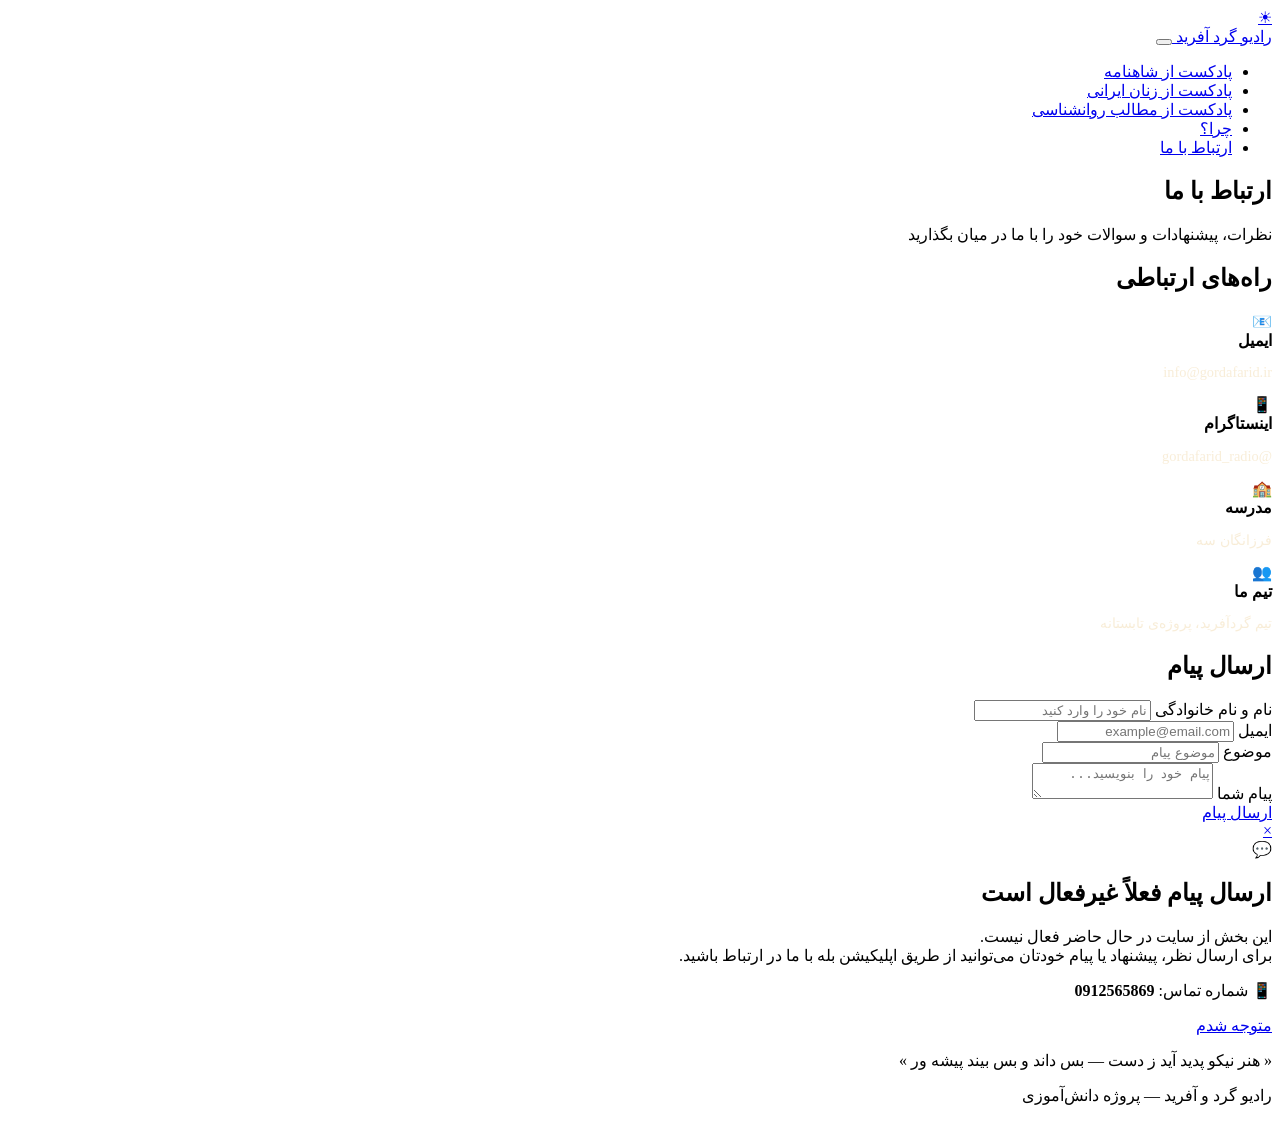
==== contact.html @ 7e82c5c5 "Add files via upload" ====
<!doctype html>

<html lang="fa" dir="rtl">
  <head>
    <meta charset="UTF-8" />
    <meta name="viewport" content="width=device-width, initial-scale=1.0" />
    <meta name="description" content="ارتباط با ما - رادیو گرد آفرید" />
    <title>ارتباط با ما | رادیو گرد آفرید</title>

    <link rel="stylesheet" href="../css/style.css" />
  </head>

  <body>
    <!-- هدر -->

    <header class="site-header">
      <div class="header-inner">
        <a href="../index.html" class="logo">
          <div class="logo-icon">☀</div>
          <span class="logo-text">رادیو گرد آفرید</span>
        </a>

        <button class="menu-toggle" type="button" aria-label="باز کردن منو">
          <span></span>
          <span></span>
          <span></span>
        </button>

        <nav class="main-nav">
          <ul>
            <li><a href="podcast-shahnameh.html">پادکست از شاهنامه</a></li>
            <li><a href="podcast-women.html">پادکست از زنان ایرانی</a></li>
            <li>
              <a href="podcast-psychology.html">پادکست از مطالب روانشناسی</a>
            </li>
            <li><a href="why.html">چرا؟</a></li>
            <li><a href="contact.html">ارتباط با ما</a></li>
          </ul>
        </nav>
      </div>
    </header>

    <div class="nav-overlay"></div>

    <!-- عنوان -->

    <section class="page-hero">
      <h1>ارتباط با ما</h1>
      <p>نظرات، پیشنهادات و سوالات خود را با ما در میان بگذارید</p>
    </section>

    <!-- محتوای اصلی -->

    <main>
      <div class="container">
        <div class="contact-grid">
          <!-- اطلاعات تماس -->
          <div class="contact-info">
            <h2>راه‌های ارتباطی</h2>

            <div class="contact-item">
              <span class="icon">📧</span>
              <div>
                <strong>ایمیل</strong>
                <p style="color: rgba(245, 230, 200, 0.7); font-size: 0.9rem">
                  info@gordafarid.ir
                </p>
              </div>
            </div>

            <div class="contact-item">
              <span class="icon">📱</span>
              <div>
                <strong>اینستاگرام</strong>
                <p style="color: rgba(245, 230, 200, 0.7); font-size: 0.9rem">
                  @gordafarid_radio
                </p>
              </div>
            </div>

            <div class="contact-item">
              <span class="icon">🏫</span>
              <div>
                <strong>مدرسه</strong>
                <p style="color: rgba(245, 230, 200, 0.7); font-size: 0.9rem">
                  فرزانگان سه
                </p>
              </div>
            </div>

            <div class="contact-item">
              <span class="icon">👥</span>
              <div>
                <strong>تیم ما</strong>
                <p style="color: rgba(245, 230, 200, 0.7); font-size: 0.9rem">
                  تیم گردآفرید، پروژه‌ی تابستانه
                </p>
              </div>
            </div>
          </div>

          <!-- فرم -->
          <form class="contact-form" id="contactForm">
            <h2>ارسال پیام</h2>

            <div class="form-group">
              <label for="name">نام و نام خانوادگی</label>

              <input
                type="text"
                id="name"
                name="name"
                placeholder="نام خود را وارد کنید"
              />
            </div>

            <div class="form-group">
              <label for="email">ایمیل</label>

              <input
                type="email"
                id="email"
                name="email"
                placeholder="example@email.com"
              />
            </div>

            <div class="form-group">
              <label for="subject">موضوع</label>

              <input
                type="text"
                id="subject"
                name="subject"
                placeholder="موضوع پیام"
              />
            </div>

            <div class="form-group">
              <label for="message">پیام شما</label>

              <textarea
                id="message"
                name="message"
                placeholder="پیام خود را بنویسید..."
              ></textarea>
            </div>

            <a href="#messageModal" class="btn">ارسال پیام</a>
          </form>
        </div>
      </div>
    </main>

    <!-- پنجره پیام -->

    <div class="message-modal" id="messageModal" aria-hidden="true">
      <div class="message-modal-box">
        <a href="#" class="message-close" aria-label="بستن">×</a>
        <div class="message-modal-icon">💬</div>

        <h2>ارسال پیام فعلاً غیرفعال است</h2>

        <p>
          این بخش از سایت در حال حاضر فعال نیست.
          <br />
          برای ارسال نظر، پیشنهاد یا پیام خودتان می‌توانید از طریق اپلیکیشن بله
          با ما در ارتباط باشید.
        </p>

        <p class="message-contact">
          📱 شماره تماس:
          <strong>0912565869</strong>
        </p>

        <a href="#" class="btn" id="messageCloseButton"> متوجه شدم </a>
      </div>
    </div>

    <!-- فوتر -->

    <footer class="site-footer">
      <div class="footer-inner">
        <p class="footer-poetry">
          « هنر نیکو پدید آید ز دست — بس داند و بس بیند پیشه ور »
        </p>

        <p class="footer-text">رادیو گرد و آفرید — پروژه دانش‌آموزی</p>
      </div>
    </footer>

    <!-- JavaScript -->

    <script src="../js/main.js"></script>
  </body>
</html>
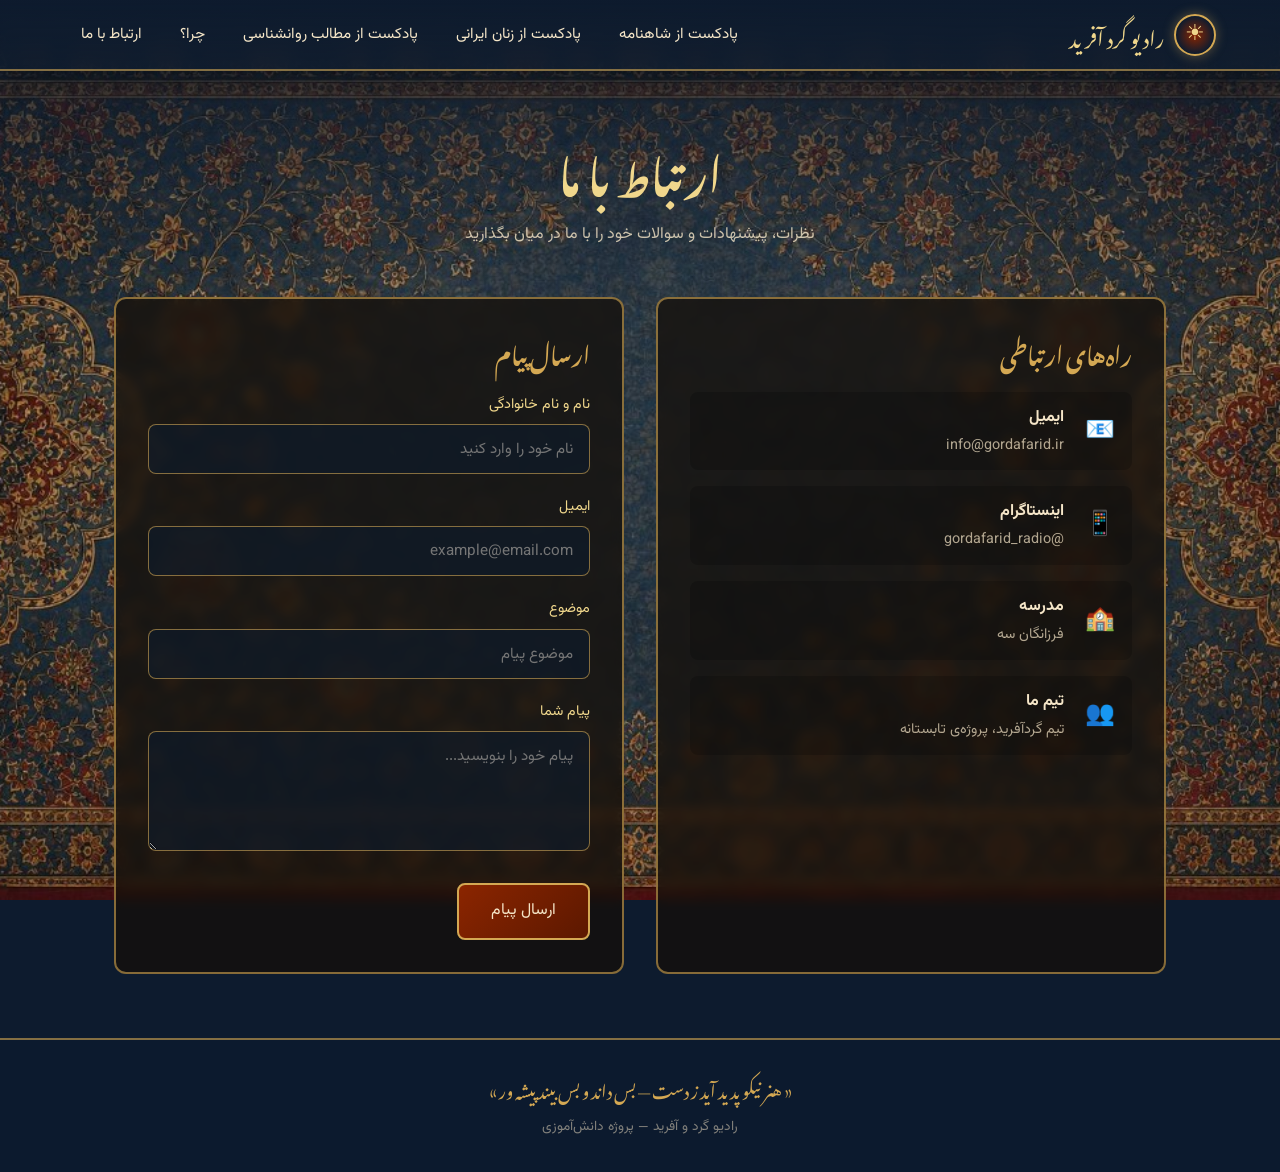
==== commit 39b1605e: "Add files via upload" ====
--- a/contact.html
+++ b/contact.html
@@ -1,196 +1,195 @@
-<!doctype html>
-
-<html lang="fa" dir="rtl">
-  <head>
-    <meta charset="UTF-8" />
-    <meta name="viewport" content="width=device-width, initial-scale=1.0" />
-    <meta name="description" content="ارتباط با ما - رادیو گرد آفرید" />
-    <title>ارتباط با ما | رادیو گرد آفرید</title>
-
-    <link rel="stylesheet" href="../css/style.css" />
-  </head>
-
-  <body>
-    <!-- هدر -->
-
-    <header class="site-header">
-      <div class="header-inner">
-        <a href="../index.html" class="logo">
-          <div class="logo-icon">☀</div>
-          <span class="logo-text">رادیو گرد آفرید</span>
-        </a>
-
-        <button class="menu-toggle" type="button" aria-label="باز کردن منو">
-          <span></span>
-          <span></span>
-          <span></span>
-        </button>
-
-        <nav class="main-nav">
-          <ul>
-            <li><a href="podcast-shahnameh.html">پادکست از شاهنامه</a></li>
-            <li><a href="podcast-women.html">پادکست از زنان ایرانی</a></li>
-            <li>
-              <a href="podcast-psychology.html">پادکست از مطالب روانشناسی</a>
-            </li>
-            <li><a href="why.html">چرا؟</a></li>
-            <li><a href="contact.html">ارتباط با ما</a></li>
-          </ul>
-        </nav>
-      </div>
-    </header>
-
-    <div class="nav-overlay"></div>
-
-    <!-- عنوان -->
-
-    <section class="page-hero">
-      <h1>ارتباط با ما</h1>
-      <p>نظرات، پیشنهادات و سوالات خود را با ما در میان بگذارید</p>
-    </section>
-
-    <!-- محتوای اصلی -->
-
-    <main>
-      <div class="container">
-        <div class="contact-grid">
-          <!-- اطلاعات تماس -->
-          <div class="contact-info">
-            <h2>راه‌های ارتباطی</h2>
-
-            <div class="contact-item">
-              <span class="icon">📧</span>
-              <div>
-                <strong>ایمیل</strong>
-                <p style="color: rgba(245, 230, 200, 0.7); font-size: 0.9rem">
-                  info@gordafarid.ir
-                </p>
-              </div>
-            </div>
-
-            <div class="contact-item">
-              <span class="icon">📱</span>
-              <div>
-                <strong>اینستاگرام</strong>
-                <p style="color: rgba(245, 230, 200, 0.7); font-size: 0.9rem">
-                  @gordafarid_radio
-                </p>
-              </div>
-            </div>
-
-            <div class="contact-item">
-              <span class="icon">🏫</span>
-              <div>
-                <strong>مدرسه</strong>
-                <p style="color: rgba(245, 230, 200, 0.7); font-size: 0.9rem">
-                  فرزانگان سه
-                </p>
-              </div>
-            </div>
-
-            <div class="contact-item">
-              <span class="icon">👥</span>
-              <div>
-                <strong>تیم ما</strong>
-                <p style="color: rgba(245, 230, 200, 0.7); font-size: 0.9rem">
-                  تیم گردآفرید، پروژه‌ی تابستانه
-                </p>
-              </div>
-            </div>
-          </div>
-
-          <!-- فرم -->
-          <form class="contact-form" id="contactForm">
-            <h2>ارسال پیام</h2>
-
-            <div class="form-group">
-              <label for="name">نام و نام خانوادگی</label>
-
-              <input
-                type="text"
-                id="name"
-                name="name"
-                placeholder="نام خود را وارد کنید"
-              />
-            </div>
-
-            <div class="form-group">
-              <label for="email">ایمیل</label>
-
-              <input
-                type="email"
-                id="email"
-                name="email"
-                placeholder="example@email.com"
-              />
-            </div>
-
-            <div class="form-group">
-              <label for="subject">موضوع</label>
-
-              <input
-                type="text"
-                id="subject"
-                name="subject"
-                placeholder="موضوع پیام"
-              />
-            </div>
-
-            <div class="form-group">
-              <label for="message">پیام شما</label>
-
-              <textarea
-                id="message"
-                name="message"
-                placeholder="پیام خود را بنویسید..."
-              ></textarea>
-            </div>
-
-            <a href="#messageModal" class="btn">ارسال پیام</a>
-          </form>
-        </div>
-      </div>
-    </main>
-
-    <!-- پنجره پیام -->
-
-    <div class="message-modal" id="messageModal" aria-hidden="true">
-      <div class="message-modal-box">
-        <a href="#" class="message-close" aria-label="بستن">×</a>
-        <div class="message-modal-icon">💬</div>
-
-        <h2>ارسال پیام فعلاً غیرفعال است</h2>
-
-        <p>
-          این بخش از سایت در حال حاضر فعال نیست.
-          <br />
-          برای ارسال نظر، پیشنهاد یا پیام خودتان می‌توانید از طریق اپلیکیشن بله
-          با ما در ارتباط باشید.
-        </p>
-
-        <p class="message-contact">
-          📱 شماره تماس:
-          <strong>0912565869</strong>
-        </p>
-
-        <a href="#" class="btn" id="messageCloseButton"> متوجه شدم </a>
-      </div>
-    </div>
-
-    <!-- فوتر -->
-
-    <footer class="site-footer">
-      <div class="footer-inner">
-        <p class="footer-poetry">
-          « هنر نیکو پدید آید ز دست — بس داند و بس بیند پیشه ور »
-        </p>
-
-        <p class="footer-text">رادیو گرد و آفرید — پروژه دانش‌آموزی</p>
-      </div>
-    </footer>
-
-    <!-- JavaScript -->
-
-    <script src="../js/main.js"></script>
-  </body>
-</html>
+<!doctype html>
+<html lang="fa" dir="rtl">
+  <head>
+    <meta charset="UTF-8" />
+    <meta name="viewport" content="width=device-width, initial-scale=1.0" />
+    <meta name="description" content="ارتباط با ما - رادیو گرد آفرید" />
+    <title>ارتباط با ما | رادیو گرد آفرید</title>
+
+    <link rel="stylesheet" href="style.css" />
+  </head>
+
+  <body>
+    <!-- هدر -->
+
+    <header class="site-header">
+      <div class="header-inner">
+        <a href="index.html" class="logo">
+          <div class="logo-icon">☀</div>
+          <span class="logo-text">رادیو گرد آفرید</span>
+        </a>
+
+        <button class="menu-toggle" type="button" aria-label="باز کردن منو">
+          <span></span>
+          <span></span>
+          <span></span>
+        </button>
+
+        <nav class="main-nav">
+          <ul>
+            <li><a href="podcast-shahnameh.html">پادکست از شاهنامه</a></li>
+            <li><a href="podcast-women.html">پادکست از زنان ایرانی</a></li>
+            <li>
+              <a href="podcast-psychology.html">پادکست از مطالب روانشناسی</a>
+            </li>
+            <li><a href="why.html">چرا؟</a></li>
+            <li><a href="contact.html">ارتباط با ما</a></li>
+          </ul>
+        </nav>
+      </div>
+    </header>
+
+    <div class="nav-overlay"></div>
+
+    <!-- عنوان -->
+
+    <section class="page-hero">
+      <h1>ارتباط با ما</h1>
+      <p>نظرات، پیشنهادات و سوالات خود را با ما در میان بگذارید</p>
+    </section>
+
+    <!-- محتوای اصلی -->
+
+    <main>
+      <div class="container">
+        <div class="contact-grid">
+          <!-- اطلاعات تماس -->
+          <div class="contact-info">
+            <h2>راه‌های ارتباطی</h2>
+
+            <div class="contact-item">
+              <span class="icon">📧</span>
+              <div>
+                <strong>ایمیل</strong>
+                <p style="color: rgba(245, 230, 200, 0.7); font-size: 0.9rem">
+                  info@gordafarid.ir
+                </p>
+              </div>
+            </div>
+
+            <div class="contact-item">
+              <span class="icon">📱</span>
+              <div>
+                <strong>اینستاگرام</strong>
+                <p style="color: rgba(245, 230, 200, 0.7); font-size: 0.9rem">
+                  @gordafarid_radio
+                </p>
+              </div>
+            </div>
+
+            <div class="contact-item">
+              <span class="icon">🏫</span>
+              <div>
+                <strong>مدرسه</strong>
+                <p style="color: rgba(245, 230, 200, 0.7); font-size: 0.9rem">
+                  فرزانگان سه
+                </p>
+              </div>
+            </div>
+
+            <div class="contact-item">
+              <span class="icon">👥</span>
+              <div>
+                <strong>تیم ما</strong>
+                <p style="color: rgba(245, 230, 200, 0.7); font-size: 0.9rem">
+                  تیم گردآفرید، پروژه‌ی تابستانه
+                </p>
+              </div>
+            </div>
+          </div>
+
+          <!-- فرم -->
+          <form class="contact-form" id="contactForm">
+            <h2>ارسال پیام</h2>
+
+            <div class="form-group">
+              <label for="name">نام و نام خانوادگی</label>
+
+              <input
+                type="text"
+                id="name"
+                name="name"
+                placeholder="نام خود را وارد کنید"
+              />
+            </div>
+
+            <div class="form-group">
+              <label for="email">ایمیل</label>
+
+              <input
+                type="email"
+                id="email"
+                name="email"
+                placeholder="example@email.com"
+              />
+            </div>
+
+            <div class="form-group">
+              <label for="subject">موضوع</label>
+
+              <input
+                type="text"
+                id="subject"
+                name="subject"
+                placeholder="موضوع پیام"
+              />
+            </div>
+
+            <div class="form-group">
+              <label for="message">پیام شما</label>
+
+              <textarea
+                id="message"
+                name="message"
+                placeholder="پیام خود را بنویسید..."
+              ></textarea>
+            </div>
+
+            <a href="#messageModal" class="btn">ارسال پیام</a>
+          </form>
+        </div>
+      </div>
+    </main>
+
+    <!-- پنجره پیام -->
+
+    <div class="message-modal" id="messageModal" aria-hidden="true">
+      <div class="message-modal-box">
+        <a href="#" class="message-close" aria-label="بستن">×</a>
+        <div class="message-modal-icon">💬</div>
+
+        <h2>ارسال پیام فعلاً غیرفعال است</h2>
+
+        <p>
+          این بخش از سایت در حال حاضر فعال نیست.
+          <br />
+          برای ارسال نظر، پیشنهاد یا پیام خودتان می‌توانید از طریق اپلیکیشن بله
+          با ما در ارتباط باشید.
+        </p>
+
+        <p class="message-contact">
+          📱 شماره تماس:
+          <strong>0912565869</strong>
+        </p>
+
+        <a href="#" class="btn" id="messageCloseButton"> متوجه شدم </a>
+      </div>
+    </div>
+
+    <!-- فوتر -->
+
+    <footer class="site-footer">
+      <div class="footer-inner">
+        <p class="footer-poetry">
+          « هنر نیکو پدید آید ز دست — بس داند و بس بیند پیشه ور »
+        </p>
+
+        <p class="footer-text">رادیو گرد و آفرید — پروژه دانش‌آموزی</p>
+      </div>
+    </footer>
+
+    <!-- JavaScript -->
+
+    <script src="main.js"></script>
+  </body>
+</html>
--- a/style.css
+++ b/style.css
@@ -0,0 +1,1559 @@
+/* ===== فونت‌ها و متغیرها ===== */
+@import url("https://fonts.googleapis.com/css2?family=Noto+Nastaliq+Urdu:wght@400;700&display=swap");
+@import url("https://fonts.googleapis.com/css2?family=Vazirmatn:wght@300;400;500;700&display=swap");
+
+:root {
+  --gold: #d4a853;
+  --gold-light: #f0d78c;
+  --cream: #f5e6c8;
+  --brick: #8b2500;
+  --brick-dark: #5c1800;
+  --navy: #0d1b2e;
+  --navy-light: #1a2e4a;
+  --parchment: rgba(245, 230, 200, 0.12);
+  --parchment-solid: rgba(20, 15, 10, 0.75);
+  --border-gold: rgba(212, 168, 83, 0.6);
+  --shadow: 0 8px 32px rgba(0, 0, 0, 0.45);
+  --transition: 0.3s ease;
+}
+
+/* ===== تنظیمات عمومی ===== */
+
+*,
+*::before,
+*::after {
+  box-sizing: border-box;
+  margin: 0;
+  padding: 0;
+}
+
+html {
+  scroll-behavior: smooth;
+  min-height: 100%;
+}
+
+body {
+  font-family: "Vazirmatn", Tahoma, sans-serif;
+  direction: rtl;
+  min-height: 100vh;
+  color: var(--cream);
+  background-color: var(--navy);
+  background-image: url("../assets/images/background.jpg");
+  background-size: cover;
+  background-position: center;
+  background-attachment: fixed;
+  line-height: 1.8;
+  overflow-x: hidden;
+
+  display: flex;
+  flex-direction: column;
+}
+
+/* ===== هدر و منو ===== */
+
+.site-header {
+  position: fixed;
+  top: 0;
+  right: 0;
+  left: 0;
+  z-index: 1000;
+
+  background: linear-gradient(
+    180deg,
+    rgba(13, 27, 46, 0.95) 0%,
+    rgba(13, 27, 46, 0.7) 100%
+  );
+
+  backdrop-filter: blur(8px);
+  border-bottom: 2px solid var(--border-gold);
+  box-shadow: var(--shadow);
+}
+
+.header-inner {
+  max-width: 1200px;
+  margin: 0 auto;
+  padding: 0.75rem 1.5rem;
+
+  display: flex;
+  align-items: center;
+  justify-content: space-between;
+  gap: 1rem;
+}
+
+.logo {
+  display: flex;
+  align-items: center;
+  gap: 0.6rem;
+
+  text-decoration: none;
+  color: var(--gold-light);
+}
+
+.logo-icon {
+  width: 42px;
+  height: 42px;
+
+  border: 2px solid var(--gold);
+  border-radius: 50%;
+
+  display: flex;
+  align-items: center;
+  justify-content: center;
+
+  font-size: 1.4rem;
+
+  background: radial-gradient(circle, var(--brick) 0%, var(--navy) 70%);
+
+  box-shadow: 0 0 12px rgba(212, 168, 83, 0.4);
+}
+
+.logo-text {
+  font-family: "Noto Nastaliq Urdu", serif;
+  font-size: 1.3rem;
+  line-height: 1.4;
+}
+
+/* ===== دکمه منوی موبایل ===== */
+
+.menu-toggle {
+  display: none;
+
+  flex-direction: column;
+  gap: 5px;
+
+  background: none;
+  border: 2px solid var(--gold);
+  border-radius: 6px;
+
+  padding: 8px 10px;
+  cursor: pointer;
+
+  transition: var(--transition);
+}
+
+.menu-toggle span {
+  display: block;
+
+  width: 24px;
+  height: 2px;
+
+  background: var(--gold);
+
+  transition: var(--transition);
+}
+
+.menu-toggle.active span:nth-child(1) {
+  transform: rotate(45deg) translate(5px, 5px);
+}
+
+.menu-toggle.active span:nth-child(2) {
+  opacity: 0;
+}
+
+.menu-toggle.active span:nth-child(3) {
+  transform: rotate(-45deg) translate(5px, -5px);
+}
+
+/* ===== منوی اصلی ===== */
+
+.main-nav ul {
+  list-style: none;
+
+  display: flex;
+  flex-wrap: wrap;
+
+  gap: 0.25rem;
+}
+
+.main-nav a {
+  display: block;
+
+  padding: 0.5rem 1rem;
+
+  color: var(--cream);
+  text-decoration: none;
+
+  font-size: 0.95rem;
+
+  border-radius: 4px;
+  border: 1px solid transparent;
+
+  transition: var(--transition);
+
+  position: relative;
+}
+
+.main-nav a::after {
+  content: "◆";
+
+  position: absolute;
+
+  bottom: 2px;
+  left: 50%;
+
+  transform: translateX(-50%);
+
+  font-size: 0.4rem;
+  color: var(--gold);
+
+  opacity: 0;
+
+  transition: var(--transition);
+}
+
+.main-nav a:hover,
+.main-nav a.active {
+  color: var(--gold-light);
+
+  background: rgba(139, 37, 0, 0.35);
+
+  border-color: var(--border-gold);
+}
+
+.main-nav a:hover::after,
+.main-nav a.active::after {
+  opacity: 1;
+}
+
+/* ===== بخش اصلی ===== */
+
+.hero {
+  min-height: 100vh;
+
+  display: flex;
+  flex-direction: column;
+
+  align-items: center;
+  justify-content: center;
+
+  padding: 7rem 1.5rem 3rem;
+
+  text-align: center;
+
+  position: relative;
+}
+
+.hero-overlay {
+  position: absolute;
+  inset: 0;
+
+  background: radial-gradient(
+    ellipse at center,
+    rgba(13, 27, 46, 0.55) 0%,
+    rgba(13, 27, 46, 0.25) 60%,
+    transparent 100%
+  );
+
+  pointer-events: none;
+}
+
+.hero-content {
+  position: relative;
+  z-index: 1;
+
+  max-width: 900px;
+}
+
+.hero-poetry {
+  font-family: "Noto Nastaliq Urdu", serif;
+
+  font-size: clamp(1.6rem, 4.5vw, 2.8rem);
+
+  line-height: 2.2;
+
+  color: var(--gold-light);
+
+  text-shadow:
+    0 2px 20px rgba(0, 0, 0, 0.8),
+    0 0 40px rgba(212, 168, 83, 0.3);
+
+  margin-bottom: 1.5rem;
+
+  animation: fadeInUp 1.2s ease;
+}
+
+.hero-poetry .verse {
+  display: block;
+  margin-bottom: 0.3rem;
+}
+
+.hero-title {
+  font-family: "Noto Nastaliq Urdu", serif;
+
+  font-size: clamp(2rem, 6vw, 3.5rem);
+
+  color: var(--cream);
+
+  margin-top: 1rem;
+  padding: 1rem 2rem;
+
+  border-top: 2px solid var(--border-gold);
+  border-bottom: 2px solid var(--border-gold);
+
+  display: inline-block;
+
+  animation: fadeInUp 1.5s ease;
+}
+
+.decorative-line {
+  width: 120px;
+  height: 3px;
+
+  background: linear-gradient(90deg, transparent, var(--gold), transparent);
+
+  margin: 1.5rem auto;
+}
+
+.scroll-hint {
+  margin-top: 2rem;
+
+  font-size: 0.85rem;
+
+  color: rgba(245, 230, 200, 0.6);
+
+  animation: bounce 2s infinite;
+}
+
+.scroll-hint span {
+  display: block;
+
+  font-size: 1.2rem;
+
+  margin-top: 0.3rem;
+}
+
+/* ===== کانتینر عمومی ===== */
+
+.container {
+  max-width: 1100px;
+
+  margin: 0 auto;
+
+  padding: 0 1.5rem;
+
+  width: 100%;
+}
+
+.section {
+  padding: 4rem 0;
+
+  position: relative;
+}
+
+.section-title {
+  font-family: "Noto Nastaliq Urdu", serif;
+
+  font-size: clamp(1.5rem, 3vw, 2.2rem);
+
+  color: var(--gold-light);
+
+  text-align: center;
+
+  margin-bottom: 2rem;
+
+  position: relative;
+}
+
+.section-title::before,
+.section-title::after {
+  content: "✦";
+
+  color: var(--gold);
+
+  margin: 0 0.75rem;
+
+  font-size: 0.8rem;
+}
+
+/* ===== کادر توضیحات ===== */
+
+.description-box {
+  background: var(--parchment-solid);
+
+  border: 2px solid var(--border-gold);
+
+  border-radius: 12px;
+
+  padding: 2rem 2.5rem;
+
+  box-shadow: var(--shadow);
+
+  position: relative;
+
+  backdrop-filter: blur(6px);
+}
+
+.description-box::before {
+  content: "";
+
+  position: absolute;
+
+  top: 8px;
+  right: 8px;
+  bottom: 8px;
+  left: 8px;
+
+  border: 1px solid rgba(212, 168, 83, 0.25);
+
+  border-radius: 8px;
+
+  pointer-events: none;
+}
+
+.description-box h2 {
+  font-family: "Noto Nastaliq Urdu", serif;
+
+  font-size: 1.6rem;
+
+  color: var(--gold);
+
+  margin-bottom: 1rem;
+}
+
+.description-box p {
+  font-size: 1.05rem;
+
+  color: rgba(245, 230, 200, 0.9);
+
+  text-align: justify;
+
+  line-height: 2;
+}
+
+/* ===== گالری ===== */
+
+.gallery-grid {
+  display: grid;
+
+  grid-template-columns: repeat(auto-fill, minmax(280px, 1fr));
+
+  gap: 1.5rem;
+
+  margin-top: 2rem;
+}
+
+.gallery-item {
+  background: var(--parchment-solid);
+
+  border: 2px solid var(--border-gold);
+
+  border-radius: 10px;
+
+  overflow: hidden;
+
+  transition: var(--transition);
+
+  box-shadow: var(--shadow);
+}
+
+.gallery-item:hover {
+  transform: translateY(-6px);
+
+  border-color: var(--gold);
+
+  box-shadow: 0 12px 40px rgba(212, 168, 83, 0.2);
+}
+
+.gallery-image {
+  width: 100%;
+  height: 220px;
+
+  display: flex;
+
+  align-items: stretch;
+
+  justify-content: flex-start;
+
+  background: linear-gradient(
+    135deg,
+    var(--navy-light) 0%,
+    var(--brick-dark) 100%
+  );
+
+  border-bottom: 2px solid var(--border-gold);
+
+  position: relative;
+
+  overflow: hidden;
+}
+
+.gallery-image img {
+  width: 220px;
+  height: 220px;
+
+  object-fit: contain;
+
+  flex-shrink: 0;
+
+  display: block;
+}
+
+.gallery-image .placeholder-icon {
+  width: 55px;
+
+  display: flex;
+
+  align-items: center;
+  justify-content: center;
+
+  font-size: 1.8rem;
+
+  background: rgba(13, 27, 46, 0.85);
+
+  opacity: 0.8;
+
+  border-right: 1px solid var(--border-gold);
+}
+
+.gallery-image .placeholder-text {
+  position: static;
+
+  width: 70px;
+
+  display: flex;
+
+  align-items: center;
+  justify-content: center;
+
+  padding: 8px;
+
+  background: rgba(13, 27, 46, 0.85);
+
+  color: var(--gold);
+
+  font-size: 0.8rem;
+
+  text-align: center;
+
+  line-height: 1.6;
+}
+
+.gallery-side {
+  width: 100px;
+  height: 100%;
+
+  display: flex;
+
+  flex-direction: column;
+
+  align-items: center;
+  justify-content: center;
+
+  background: rgba(13, 27, 46, 0.85);
+
+  color: var(--gold);
+
+  text-align: center;
+
+  padding: 10px;
+}
+
+.gallery-side .placeholder-icon {
+  font-size: 2rem;
+
+  margin-bottom: 8px;
+}
+
+.gallery-side .placeholder-text {
+  font-size: 0.8rem;
+
+  line-height: 1.5;
+}
+
+.gallery-caption {
+  padding: 1rem 1.25rem;
+}
+
+.gallery-caption h3 {
+  font-family: "Noto Nastaliq Urdu", serif;
+
+  font-size: 1.2rem;
+
+  color: var(--gold-light);
+
+  margin-bottom: 0.4rem;
+}
+
+.gallery-caption p {
+  font-size: 0.9rem;
+
+  color: rgba(245, 230, 200, 0.75);
+}
+
+/* ===== صفحات ===== */
+
+.page-hero {
+  padding: 8rem 1.5rem 3rem;
+
+  text-align: center;
+
+  background: linear-gradient(
+    180deg,
+    rgba(13, 27, 46, 0.85) 0%,
+    transparent 100%
+  );
+}
+
+.page-hero h1 {
+  font-family: "Noto Nastaliq Urdu", serif;
+
+  font-size: clamp(1.8rem, 4vw, 2.8rem);
+
+  color: var(--gold-light);
+
+  margin-bottom: 0.75rem;
+}
+
+.page-hero p {
+  color: rgba(245, 230, 200, 0.8);
+
+  max-width: 600px;
+
+  margin: 0 auto;
+
+  font-size: 1rem;
+}
+
+/* ===== پادکست ===== */
+
+.podcast-list {
+  display: flex;
+
+  flex-direction: column;
+
+  gap: 1.25rem;
+
+  padding-bottom: 4rem;
+}
+
+.podcast-card {
+  background: var(--parchment-solid);
+
+  border: 2px solid var(--border-gold);
+
+  border-radius: 12px;
+
+  padding: 1.5rem 2rem;
+
+  display: flex;
+
+  align-items: center;
+
+  gap: 1.5rem;
+
+  transition: var(--transition);
+
+  backdrop-filter: blur(6px);
+}
+
+.podcast-card:hover {
+  border-color: var(--gold);
+
+  box-shadow: 0 8px 30px rgba(212, 168, 83, 0.15);
+}
+
+.podcast-number {
+  flex-shrink: 0;
+
+  width: 50px;
+  height: 50px;
+
+  border: 2px solid var(--gold);
+
+  border-radius: 50%;
+
+  display: flex;
+
+  align-items: center;
+  justify-content: center;
+
+  font-family: "Noto Nastaliq Urdu", serif;
+
+  font-size: 1.2rem;
+
+  color: var(--gold);
+
+  background: rgba(139, 37, 0, 0.3);
+}
+
+.podcast-info {
+  flex: 1;
+
+  min-width: 0;
+}
+
+.podcast-info h3 {
+  font-size: 1.1rem;
+
+  color: var(--cream);
+
+  margin-bottom: 0.3rem;
+}
+
+.podcast-info p {
+  font-size: 0.85rem;
+
+  color: rgba(245, 230, 200, 0.65);
+}
+
+.podcast-player {
+  flex-shrink: 0;
+
+  width: 100%;
+
+  max-width: 280px;
+}
+
+.podcast-player audio {
+  width: 100%;
+
+  height: 40px;
+
+  border-radius: 8px;
+}
+
+.podcast-empty {
+  text-align: center;
+
+  padding: 3rem;
+
+  background: var(--parchment);
+
+  border: 2px dashed var(--border-gold);
+
+  border-radius: 12px;
+
+  color: rgba(245, 230, 200, 0.6);
+}
+
+.podcast-empty span {
+  display: block;
+
+  font-size: 2.5rem;
+
+  margin-bottom: 0.75rem;
+
+  opacity: 0.5;
+}
+
+/* ================================================= */
+/* ===== صفحه ارتباط با ما ========================= */
+/* ================================================= */
+
+.contact-grid {
+  display: grid;
+
+  grid-template-columns: 1fr 1fr;
+
+  gap: 2rem;
+
+  padding-bottom: 4rem;
+}
+
+.contact-info,
+.contact-form {
+  background: var(--parchment-solid);
+
+  border: 2px solid var(--border-gold);
+
+  border-radius: 12px;
+
+  padding: 2rem;
+
+  backdrop-filter: blur(6px);
+}
+
+.contact-info h2,
+.contact-form h2 {
+  font-family: "Noto Nastaliq Urdu", serif;
+
+  color: var(--gold);
+
+  font-size: 1.4rem;
+
+  margin-bottom: 1.25rem;
+}
+
+.contact-item {
+  display: flex;
+
+  align-items: center;
+
+  gap: 1rem;
+
+  margin-bottom: 1rem;
+
+  padding: 0.75rem;
+
+  border-radius: 8px;
+
+  background: rgba(0, 0, 0, 0.2);
+}
+
+.contact-item .icon {
+  font-size: 1.5rem;
+
+  width: 40px;
+
+  text-align: center;
+}
+
+/* ===== فرم ===== */
+
+.form-group {
+  margin-bottom: 1.25rem;
+}
+
+.form-group label {
+  display: block;
+
+  margin-bottom: 0.4rem;
+
+  color: var(--gold-light);
+
+  font-size: 0.9rem;
+}
+
+.form-group input,
+.form-group textarea {
+  width: 100%;
+
+  padding: 0.75rem 1rem;
+
+  background: rgba(13, 27, 46, 0.6);
+
+  border: 1px solid var(--border-gold);
+
+  border-radius: 8px;
+
+  color: var(--cream);
+
+  font-family: "Vazirmatn", sans-serif;
+
+  font-size: 0.95rem;
+
+  transition: var(--transition);
+}
+
+.form-group input:focus,
+.form-group textarea:focus {
+  outline: none;
+
+  border-color: var(--gold);
+
+  box-shadow: 0 0 0 3px rgba(212, 168, 83, 0.2);
+}
+
+.form-group textarea {
+  resize: vertical;
+
+  min-height: 120px;
+}
+
+.btn {
+  display: inline-block;
+
+  padding: 0.75rem 2rem;
+
+  background: linear-gradient(135deg, var(--brick) 0%, var(--brick-dark) 100%);
+
+  color: var(--cream);
+
+  border: 2px solid var(--gold);
+
+  border-radius: 8px;
+
+  font-family: "Vazirmatn", sans-serif;
+
+  font-size: 1rem;
+
+  cursor: pointer;
+
+  transition: var(--transition);
+
+  text-decoration: none;
+}
+
+.btn:hover {
+  background: linear-gradient(135deg, var(--gold) 0%, var(--gold-light) 100%);
+
+  color: var(--navy);
+
+  transform: translateY(-2px);
+
+  box-shadow: 0 6px 20px rgba(212, 168, 83, 0.3);
+}
+
+/* ================================================= */
+/* ===== پنجره پیام غیرفعال بودن ================== */
+/* ================================================= */
+
+.message-modal {
+  position: fixed;
+
+  inset: 0;
+
+  z-index: 10000;
+
+  display: flex;
+
+  align-items: center;
+
+  justify-content: center;
+
+  padding: 1.5rem;
+
+  background: rgba(0, 0, 0, 0.72);
+
+  backdrop-filter: blur(7px);
+
+  opacity: 0;
+
+  visibility: hidden;
+
+  pointer-events: none;
+
+  transition:
+    opacity 0.3s ease,
+    visibility 0.3s ease;
+}
+
+/* وقتی JS کلاس active را اضافه می‌کند */
+
+.message-modal.active {
+  opacity: 1;
+
+  visibility: visible;
+
+  pointer-events: auto;
+}
+
+.message-modal-box {
+  width: 100%;
+
+  max-width: 500px;
+
+  position: relative;
+
+  padding: 2.5rem 2rem;
+
+  text-align: center;
+
+  background: linear-gradient(
+    145deg,
+    rgba(26, 46, 74, 0.98),
+    rgba(20, 15, 10, 0.98)
+  );
+
+  border: 2px solid var(--gold);
+
+  border-radius: 16px;
+
+  box-shadow:
+    0 20px 70px rgba(0, 0, 0, 0.65),
+    0 0 35px rgba(212, 168, 83, 0.15);
+
+  transform: translateY(20px) scale(0.96);
+
+  transition: transform 0.3s ease;
+}
+
+.message-modal.active .message-modal-box {
+  transform: translateY(0) scale(1);
+}
+
+/* دکمه ضربدر */
+
+.message-close {
+  position: absolute;
+
+  top: 10px;
+  left: 12px;
+
+  width: 38px;
+  height: 38px;
+
+  display: flex;
+
+  align-items: center;
+  justify-content: center;
+
+  border: 1px solid var(--border-gold);
+
+  border-radius: 50%;
+
+  background: rgba(139, 37, 0, 0.35);
+
+  color: var(--gold-light);
+
+  font-size: 1.6rem;
+
+  line-height: 1;
+
+  cursor: pointer;
+
+  transition: var(--transition);
+}
+
+.message-close:hover {
+  background: var(--gold);
+
+  color: var(--navy);
+
+  transform: rotate(90deg);
+}
+
+/* آیکون */
+
+.message-modal-icon {
+  width: 70px;
+  height: 70px;
+
+  margin: 0 auto 1rem;
+
+  display: flex;
+
+  align-items: center;
+  justify-content: center;
+
+  border: 2px solid var(--gold);
+
+  border-radius: 50%;
+
+  background: rgba(139, 37, 0, 0.35);
+
+  font-size: 2rem;
+
+  box-shadow: 0 0 20px rgba(212, 168, 83, 0.15);
+}
+
+.message-modal-box h2 {
+  font-family: "Noto Nastaliq Urdu", serif;
+
+  color: var(--gold-light);
+
+  font-size: 1.45rem;
+
+  margin-bottom: 1rem;
+}
+
+.message-modal-box p {
+  color: rgba(245, 230, 200, 0.82);
+
+  font-size: 0.95rem;
+
+  line-height: 2;
+
+  margin-bottom: 1rem;
+}
+
+.message-contact {
+  padding: 0.8rem;
+
+  border-radius: 8px;
+
+  background: rgba(0, 0, 0, 0.25);
+
+  border: 1px solid rgba(212, 168, 83, 0.25);
+}
+
+.message-contact strong {
+  color: var(--gold-light);
+
+  display: inline-block;
+
+  margin-right: 0.3rem;
+}
+
+/* دکمه «متوجه شدم» */
+
+#messageCloseButton {
+  margin-top: 0.5rem;
+}
+
+/* ===== صفحه چرا؟ ===== */
+
+.why-content {
+  padding-bottom: 4rem;
+}
+
+.why-card {
+  background: var(--parchment-solid);
+
+  border: 2px solid var(--border-gold);
+
+  border-radius: 12px;
+
+  padding: 2rem;
+
+  margin-bottom: 1.5rem;
+
+  backdrop-filter: blur(6px);
+
+  transition: var(--transition);
+}
+
+.why-card:hover {
+  border-color: var(--gold);
+}
+
+.why-card h3 {
+  font-family: "Noto Nastaliq Urdu", serif;
+
+  font-size: 1.4rem;
+
+  color: var(--gold);
+
+  margin-bottom: 0.75rem;
+
+  display: flex;
+
+  align-items: center;
+
+  gap: 0.75rem;
+}
+
+.why-card h3 .why-icon {
+  font-size: 1.6rem;
+}
+
+.why-card p {
+  color: rgba(245, 230, 200, 0.85);
+
+  text-align: justify;
+
+  line-height: 2;
+}
+
+/* ===== فوتر ===== */
+
+.site-footer {
+  background: rgba(13, 27, 46, 0.92);
+
+  border-top: 2px solid var(--border-gold);
+
+  padding: 2rem 1.5rem;
+
+  text-align: center;
+
+  margin-top: auto;
+}
+
+.footer-inner {
+  max-width: 1100px;
+
+  margin: 0 auto;
+}
+
+.footer-poetry {
+  font-family: "Noto Nastaliq Urdu", serif;
+
+  font-size: 1.1rem;
+
+  color: var(--gold);
+
+  margin-bottom: 0.75rem;
+}
+
+.footer-text {
+  font-size: 0.85rem;
+
+  color: rgba(245, 230, 200, 0.5);
+}
+
+.footer-links {
+  margin-top: 1rem;
+
+  display: flex;
+
+  justify-content: center;
+
+  flex-wrap: wrap;
+
+  gap: 1rem;
+}
+
+.footer-links a {
+  color: var(--gold);
+
+  text-decoration: none;
+
+  font-size: 0.85rem;
+
+  transition: var(--transition);
+}
+
+.footer-links a:hover {
+  color: var(--gold-light);
+}
+
+/* ===== انیمیشن‌ها ===== */
+
+@keyframes fadeInUp {
+  from {
+    opacity: 0;
+
+    transform: translateY(30px);
+  }
+
+  to {
+    opacity: 1;
+
+    transform: translateY(0);
+  }
+}
+
+@keyframes bounce {
+  0%,
+  100% {
+    transform: translateY(0);
+  }
+
+  50% {
+    transform: translateY(8px);
+  }
+}
+
+/* ===== عکس‌های معمولی ===== */
+
+.photo {
+  display: block;
+
+  width: 100%;
+
+  max-width: 320px;
+
+  height: auto;
+
+  margin: 0 auto;
+
+  border: 7px solid #eee8d8;
+
+  border-radius: 4px;
+
+  box-shadow:
+    0 6px 12px rgba(0, 0, 0, 0.25),
+    8px 10px 0 rgba(60, 50, 40, 0.12);
+
+  transition: all 0.45s ease;
+
+  cursor: pointer;
+}
+
+.photo:hover {
+  transform: scale(1.06) translateY(-8px) rotate(-1deg);
+
+  box-shadow:
+    0 20px 35px rgba(0, 0, 0, 0.35),
+    12px 15px 0 rgba(60, 50, 40, 0.12),
+    0 0 25px rgba(255, 255, 255, 0.4);
+
+  filter: brightness(1.08) contrast(1.08);
+}
+
+/* ===== انتقال بین صفحات ===== */
+
+.page-transition {
+  position: fixed;
+
+  top: 0;
+  right: 0;
+
+  width: 100%;
+  height: 100vh;
+
+  background: rgb(25, 25, 45);
+
+  z-index: 9999;
+
+  transform: translateX(100%);
+
+  transition: transform 0.7s cubic-bezier(0.77, 0, 0.18, 1);
+
+  pointer-events: none;
+}
+
+.page-transition.active {
+  transform: translateX(0);
+}
+
+/* ================================================= */
+/* ===== ریسپانسیو ================================ */
+/* ================================================= */
+
+@media (max-width: 768px) {
+  .menu-toggle {
+    display: flex;
+  }
+
+  .main-nav {
+    position: fixed;
+
+    top: 0;
+    right: -100%;
+
+    width: 80%;
+    max-width: 320px;
+
+    height: 100vh;
+
+    background: rgba(13, 27, 46, 0.97);
+
+    border-left: 2px solid var(--border-gold);
+
+    padding: 5rem 1.5rem 2rem;
+
+    transition: right 0.35s ease;
+
+    overflow-y: auto;
+  }
+
+  .main-nav.open {
+    right: 0;
+  }
+
+  .main-nav ul {
+    flex-direction: column;
+
+    gap: 0.5rem;
+  }
+
+  .main-nav a {
+    padding: 0.85rem 1rem;
+
+    font-size: 1rem;
+
+    border: 1px solid rgba(212, 168, 83, 0.2);
+  }
+
+  .nav-overlay {
+    display: none;
+
+    position: fixed;
+
+    inset: 0;
+
+    background: rgba(0, 0, 0, 0.5);
+
+    z-index: 999;
+  }
+
+  .nav-overlay.active {
+    display: block;
+  }
+
+  .hero-poetry {
+    line-height: 2;
+  }
+
+  .description-box {
+    padding: 1.5rem;
+  }
+
+  .podcast-card {
+    flex-direction: column;
+
+    text-align: center;
+  }
+
+  .podcast-player {
+    max-width: 100%;
+  }
+
+  .contact-grid {
+    grid-template-columns: 1fr;
+  }
+
+  .gallery-grid {
+    grid-template-columns: 1fr;
+  }
+
+  .gallery-image img {
+    width: 220px;
+    height: 220px;
+  }
+
+  .message-modal-box {
+    max-width: 95%;
+
+    padding: 2.2rem 1.3rem 1.7rem;
+  }
+}
+
+@media (max-width: 480px) {
+  .header-inner {
+    padding: 0.6rem 1rem;
+  }
+
+  .logo-text {
+    font-size: 1rem;
+  }
+
+  .hero {
+    padding-top: 6rem;
+  }
+
+  .gallery-image {
+    height: 180px;
+  }
+
+  .gallery-image img {
+    width: 180px;
+    height: 180px;
+  }
+
+  .gallery-image .placeholder-icon {
+    width: 45px;
+
+    font-size: 1.4rem;
+  }
+
+  .gallery-image .placeholder-text {
+    width: 60px;
+
+    font-size: 0.7rem;
+
+    padding: 5px;
+  }
+
+  .message-modal-box h2 {
+    font-size: 1.2rem;
+  }
+
+  .message-modal-box p {
+    font-size: 0.85rem;
+  }
+}
+/* =====================================================
+FIX نهایی پنجره پیام
+===================================================== */
+
+.message-modal {
+  position: fixed !important;
+  inset: 0 !important;
+
+  z-index: 999999 !important;
+
+  display: flex !important;
+  align-items: center !important;
+  justify-content: center !important;
+
+  width: 100vw !important;
+  height: 100vh !important;
+
+  padding: 20px !important;
+
+  background: rgba(0, 0, 0, 0.75) !important;
+
+  opacity: 0;
+  visibility: hidden;
+  pointer-events: none;
+
+  transition:
+    opacity 0.3s ease,
+    visibility 0.3s ease;
+}
+
+.message-modal.active {
+  opacity: 1 !important;
+  visibility: visible !important;
+  pointer-events: auto !important;
+}
+.message-modal:target {
+  opacity: 1;
+  visibility: visible;
+  pointer-events: auto;
+}
+
+.message-modal:target .message-modal-box {
+  transform: translateY(0) scale(1);
+}
+
+.message-modal-box {
+  position: relative !important;
+  z-index: 1000000 !important;
+
+  width: min(500px, 100%) !important;
+
+  background: linear-gradient(
+    145deg,
+    rgba(26, 46, 74, 0.99),
+    rgba(20, 15, 10, 0.99)
+  ) !important;
+
+  border: 2px solid var(--gold) !important;
+
+  border-radius: 16px !important;
+
+  padding: 40px 30px 30px !important;
+
+  text-align: center !important;
+
+  box-shadow:
+    0 20px 70px rgba(0, 0, 0, 0.8),
+    0 0 35px rgba(212, 168, 83, 0.25) !important;
+
+  transform: scale(0.9) translateY(20px);
+
+  transition: transform 0.3s ease;
+}
+
+.message-modal.active .message-modal-box {
+  transform: scale(1) translateY(0) !important;
+}
+
+.message-close {
+  position: absolute !important;
+
+  top: 10px !important;
+  left: 12px !important;
+
+  width: 38px !important;
+  height: 38px !important;
+
+  display: flex !important;
+  align-items: center !important;
+  justify-content: center !important;
+
+  border: 1px solid var(--border-gold) !important;
+  border-radius: 50% !important;
+
+  background: rgba(139, 37, 0, 0.4) !important;
+
+  color: var(--gold-light) !important;
+
+  font-size: 1.6rem !important;
+
+  cursor: pointer !important;
+}
+
+.message-modal-icon {
+  width: 70px !important;
+  height: 70px !important;
+
+  margin: 0 auto 20px !important;
+
+  display: flex !important;
+  align-items: center !important;
+  justify-content: center !important;
+
+  border: 2px solid var(--gold) !important;
+  border-radius: 50% !important;
+
+  background: rgba(139, 37, 0, 0.35) !important;
+
+  font-size: 2rem !important;
+}
+
+.message-modal-box h2 {
+  color: var(--gold-light) !important;
+  margin-bottom: 15px !important;
+}
+
+.message-modal-box p {
+  color: rgba(245, 230, 200, 0.85) !important;
+}
+
+#messageCloseButton {
+  margin-top: 10px !important;
+}
